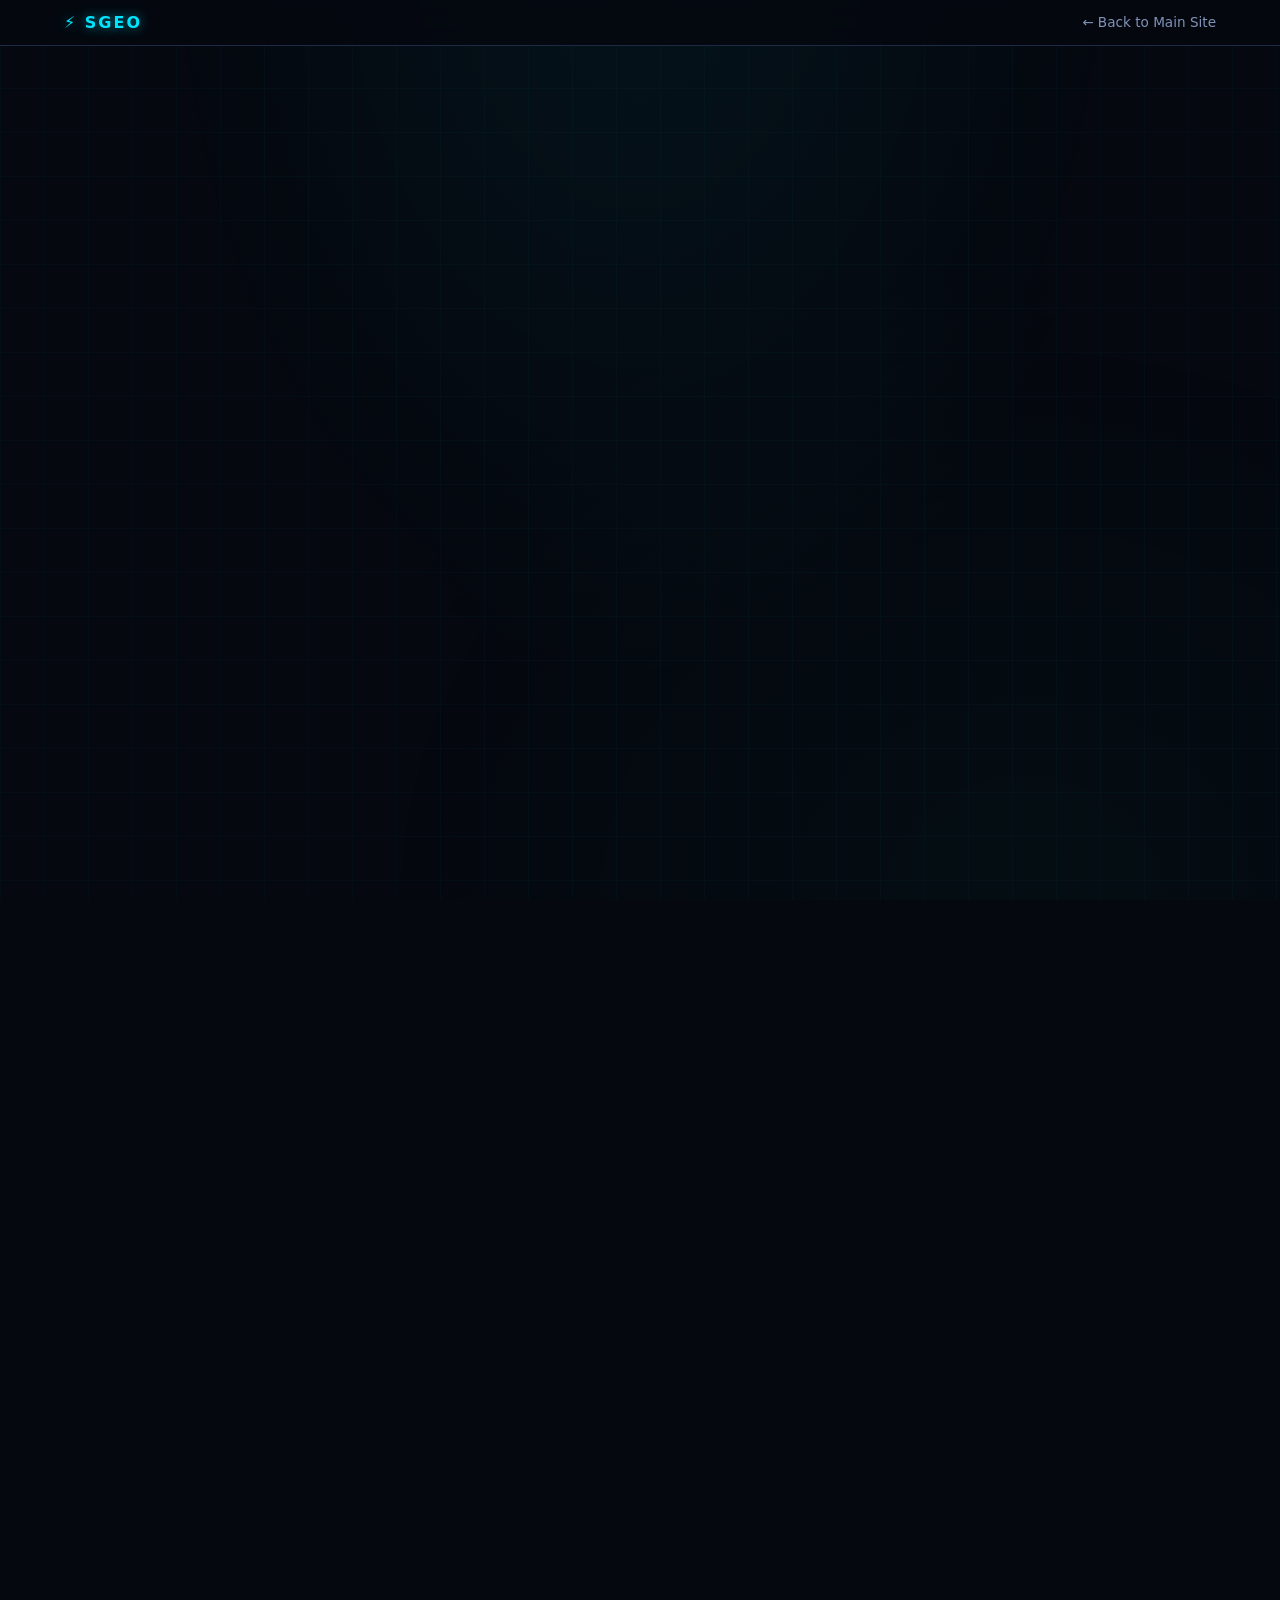
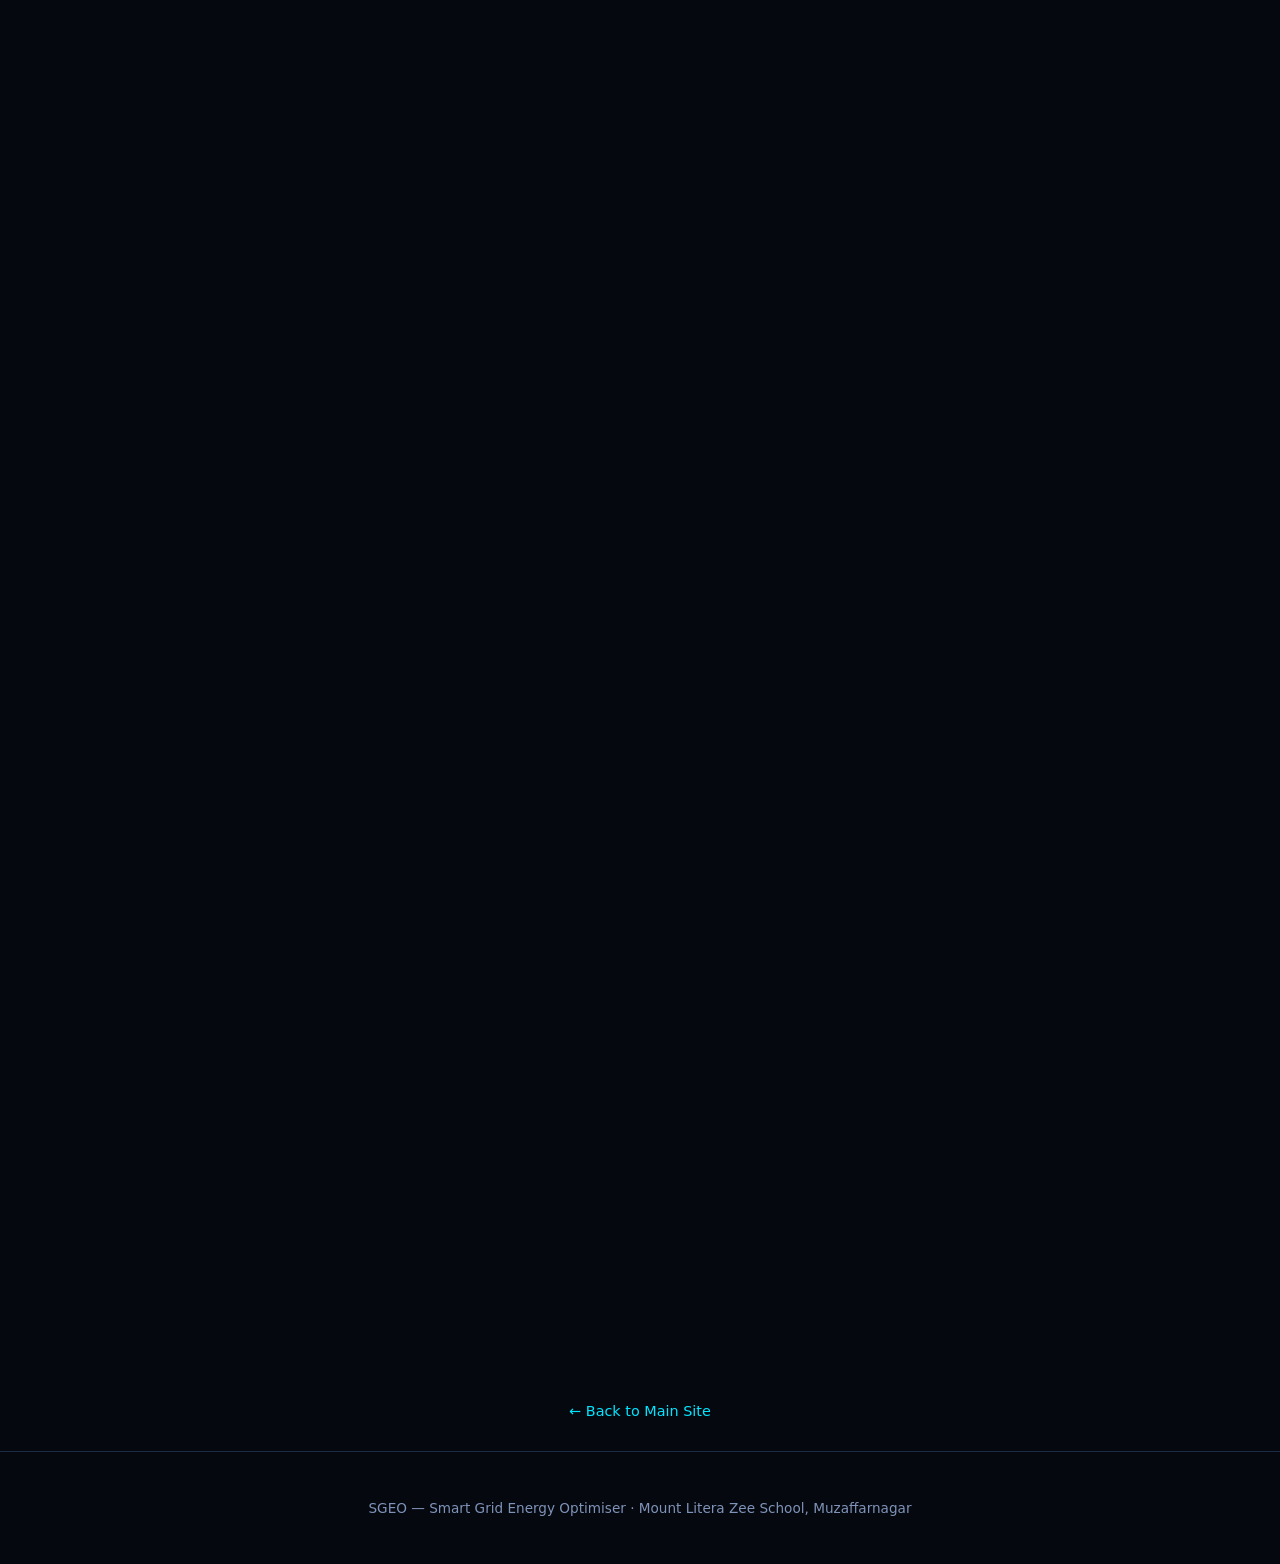
==== deep-dive.html @ 6da5e1a8 "Add files via upload" ====
<!DOCTYPE html>
<html lang="en">
<head>
<meta charset="UTF-8">
<meta name="viewport" content="width=device-width, initial-scale=1.0">
<title>SGEO — In Depth</title>
<meta name="description" content="A deeper look at SGEO's priority-based load shedding, and where this kind of system applies beyond the demo model.">
<link rel="icon" href="data:image/svg+xml,<svg xmlns=%22http://www.w3.org/2000/svg%22 viewBox=%220 0 100 100%22><text y=%22.9em%22 font-size=%2290%22>⚡</text></svg>">
<link rel="stylesheet" href="style.css">
<style>
  /* --- deep-dive page specific additions --- */
  .dd-hero{padding:6rem 5% 3rem;text-align:center;max-width:900px;margin:0 auto}
  .dd-hero .eyebrow-dd{color:var(--dim);letter-spacing:3px;text-transform:uppercase;font-size:.8rem;margin-bottom:1rem}
  .dd-hero h1{font-size:clamp(2.2rem,5vw,3.6rem);font-weight:900;margin-bottom:1.2rem}
  .dd-hero h1 span{background:linear-gradient(90deg,var(--cyan),var(--green));-webkit-background-clip:text;background-clip:text;color:transparent}
  .dd-hero p{color:var(--dim);line-height:1.7;font-size:1.05rem}
  .back-link{display:inline-flex;align-items:center;gap:.5rem;color:var(--cyan);text-decoration:none;font-size:.9rem;
    margin:2rem 5% 0;transition:.2s}
  .back-link:hover{text-shadow:0 0 10px var(--cyan)}

  .dd-block{max-width:900px;margin:0 auto;padding:3rem 5%}
  .dd-block h2{font-size:1.8rem;margin-bottom:1rem;color:#fff}
  .dd-block h2::after{content:'';display:block;width:64px;height:3px;margin-top:.5rem;
    background:linear-gradient(90deg,var(--cyan),transparent);border-radius:2px}
  .dd-block p{color:var(--dim);line-height:1.75;margin-bottom:1.1rem;font-size:.98rem}
  .dd-block p strong{color:var(--text)}

  .usecase-grid{display:grid;grid-template-columns:repeat(auto-fit,minmax(260px,1fr));gap:1.3rem;margin-top:2rem}
  .usecase-card{background:var(--panel);border:1px solid var(--line);border-radius:14px;padding:1.5rem;
    transition:transform .25s,box-shadow .25s,border-color .25s}
  .usecase-card:hover{transform:translateY(-6px);border-color:var(--cyan);box-shadow:0 14px 30px rgba(0,229,255,.15)}
  .usecase-card .uc-icon{font-size:1.8rem;margin-bottom:.7rem;display:block}
  .usecase-card h3{font-size:1.05rem;margin-bottom:.5rem}
  .usecase-card p{color:var(--dim);font-size:.9rem;margin:0}

  .spec-table-wrap{margin-top:2rem;background:var(--panel);border:1px solid var(--line);border-radius:14px;
    padding:1.3rem 1.5rem;overflow-x:auto}
  .spec-table-wrap table{width:100%;border-collapse:collapse;font-size:.88rem}
  .spec-table-wrap th,.spec-table-wrap td{text-align:left;padding:.55rem .6rem;border-bottom:1px solid var(--line)}
  .spec-table-wrap th{color:var(--dim);text-transform:uppercase;font-size:.7rem;letter-spacing:1px}

  .dd-footer{text-align:center;padding:3rem 5%;color:var(--dim);font-size:.85rem;border-top:1px solid var(--line);margin-top:2rem}
</style>
</head>
<body>
<div class="grid-bg"></div>

<nav class="nav">
  <span class="nav-logo">⚡ SGEO</span>
  <div class="nav-links">
    <a href="index.html">← Back to Main Site</a>
  </div>
</nav>

<header class="dd-hero reveal">
  <p class="eyebrow-dd">In Depth</p>
  <h1>Beyond the <span>demo model</span></h1>
  <p>SGEO's hospital-school-street demo is a scaled-down version of a decision problem every power grid faces. Here's a closer look at how the logic works, and where the same idea applies at a much bigger scale.</p>
</header>

<section class="dd-block reveal">
  <h2>The Core Idea, Explained Further</h2>
  <p>Every power grid is a balancing act between <strong>supply</strong> (how much electricity is being generated) and <strong>demand</strong> (how much every connected load wants to draw). Most of the time, supply comfortably covers demand. But when it doesn't — a cloudy week for solar, a calm week for wind, unexpected equipment failure — something has to give.</p>
  <p>Utility companies handle this today through <strong>load shedding</strong>: deliberately cutting power to some areas so that others — the ones that matter most — stay online. SGEO automates exactly this decision using a simple, transparent rule set instead of a human operator making judgment calls in a crisis.</p>
  <p>The model reads a live <strong>power-availability index</strong> (a combined reading of solar and wind input), compares it against four thresholds, and decides — every 500 milliseconds — which zones stay powered. Hospital-critical infrastructure never loses power. Everything else is prioritized by how essential it is to daily life, not by who shouts loudest or who's connected first.</p>
</section>

<section class="dd-block reveal">
  <h2>Where Else This Applies</h2>
  <p>The hospital/school/street-light model is a teaching example — but the underlying logic (rank loads by priority, shed the least critical first, restore in reverse order) shows up anywhere power is finite and not everything can run at once.</p>
  <div class="usecase-grid">
    <div class="usecase-card">
      <span class="uc-icon">🏠</span>
      <h3>Homes With Solar Panels</h3>
      <p>A home battery system could keep the fridge and lights running during an outage while automatically dropping non-essential loads like the water heater or AC — exactly SGEO's logic, just at home scale.</p>
    </div>
    <div class="usecase-card">
      <span class="uc-icon">🌾</span>
      <h3>Rural Microgrids</h3>
      <p>Villages running on standalone solar/wind microgrids (common in areas without reliable grid access) need the same prioritization — wells and clinics before decorative lighting.</p>
    </div>
    <div class="usecase-card">
      <span class="uc-icon">🚨</span>
      <h3>Disaster Relief Zones</h3>
      <p>Temporary power setups after natural disasters have to make hard calls fast — communication equipment and medical tents over everything else. An automated priority system removes the guesswork under pressure.</p>
    </div>
    <div class="usecase-card">
      <span class="uc-icon">🏢</span>
      <h3>Campuses &amp; Office Parks</h3>
      <p>Large campuses on partial backup power during outages could keep server rooms and emergency lighting alive while shedding parking lot lighting or non-critical HVAC zones first.</p>
    </div>
    <div class="usecase-card">
      <span class="uc-icon">🔌</span>
      <h3>EV Charging Stations</h3>
      <p>A charging hub with limited grid capacity could prioritize emergency vehicles or pre-booked slots over opportunistic top-ups when demand spikes.</p>
    </div>
    <div class="usecase-card">
      <span class="uc-icon">🏭</span>
      <h3>Industrial Backup Power</h3>
      <p>Factories on generator backup during grid failure often need to keep safety systems and critical production lines running while idling less time-sensitive equipment — the same shed-by-priority approach.</p>
    </div>
  </div>
</section>

<section class="dd-block reveal">
  <h2>Why Priority-Based, Not Equal Sharing</h2>
  <p>An alternative approach would be splitting available power equally across every zone. SGEO deliberately doesn't do this — equal sharing under scarcity often means <strong>everyone gets just enough to fail</strong>: a hospital running on reduced power is far more dangerous than a hospital at full power while streetlights stay dark. Prioritization accepts an uncomfortable trade-off on purpose, the same way real utilities do, rather than spreading the shortage thin enough to compromise what matters most.</p>
</section>

<section class="dd-block reveal">
  <h2>Quick Technical Reference</h2>
  <div class="spec-table-wrap">
    <table>
      <tr><th>Parameter</th><th>Value</th></tr>
      <tr><td>Decision interval</td><td>Every 500ms</td></tr>
      <tr><td>Power index range</td><td>0 – 2046</td></tr>
      <tr><td>HIGH threshold</td><td>≥ 1400 — Hospital + School + Street (if dark)</td></tr>
      <tr><td>MODERATE threshold</td><td>≥ 900 — Hospital + School</td></tr>
      <tr><td>LOW threshold</td><td>≥ 400 — Hospital only</td></tr>
      <tr><td>CRITICAL</td><td>&lt; 400 — Hospital only, never sheds</td></tr>
      <tr><td>Street-light gating</td><td>Requires darkness (LDR), even during HIGH</td></tr>
      <tr><td>Windmill relay</td><td>Independent — activates when wind raw &gt; 511</td></tr>
    </table>
  </div>
</section>

<a href="index.html" class="back-link" style="display:block;text-align:center;margin:3rem auto 0;width:fit-content">← Back to Main Site</a>

<footer class="dd-footer">
  <p>SGEO — Smart Grid Energy Optimiser · Mount Litera Zee School, Muzaffarnagar</p>
</footer>

<script src="script.js"></script>
</body>
</html>
---- style.css ----
:root{
  --bg:#05080f;--bg2:#0a1020;--panel:#0d1526;--line:#1c2a45;
  --cyan:#00e5ff;--green:#00ff9d;--amber:#ffb300;--red:#ff4757;--text:#dbe7ff;--dim:#7f93b8;
}
*{margin:0;padding:0;box-sizing:border-box}
html{scroll-behavior:smooth}
body{background:var(--bg);color:var(--text);font-family:'Segoe UI',system-ui,sans-serif;overflow-x:hidden}

.grid-bg{position:fixed;inset:0;z-index:-1;
  background-image:linear-gradient(rgba(0,229,255,.06) 1px,transparent 1px),linear-gradient(90deg,rgba(0,229,255,.06) 1px,transparent 1px);
  background-size:44px 44px;animation:gridmove 24s linear infinite}
.grid-bg::after{content:'';position:absolute;inset:0;
  background:radial-gradient(ellipse at 50% -10%,rgba(0,229,255,.14),transparent 55%),radial-gradient(ellipse at 80% 100%,rgba(0,255,157,.07),transparent 50%)}
@keyframes gridmove{to{background-position:44px 44px}}

.nav{position:sticky;top:0;z-index:10;display:flex;justify-content:space-between;align-items:center;
  padding:.8rem 5%;background:rgba(5,8,15,.85);backdrop-filter:blur(10px);border-bottom:1px solid var(--line)}
.nav-logo{font-weight:800;color:var(--cyan);letter-spacing:2px;text-shadow:0 0 12px rgba(0,229,255,.6)}
.nav-links{display:flex;gap:1.1rem;flex-wrap:wrap}
.nav-links a{color:var(--dim);text-decoration:none;font-size:.85rem;transition:.2s}
.nav-links a:hover{color:var(--cyan)}

.hero{min-height:92vh;display:flex;flex-direction:column;justify-content:center;align-items:center;text-align:center;padding:2rem 5%}
.hero-school{color:var(--dim);letter-spacing:3px;text-transform:uppercase;font-size:.8rem;margin-bottom:1rem}
.hero-title{font-size:clamp(2.2rem,7vw,4.6rem);line-height:1.05;font-weight:900}
.hero-title span{background:linear-gradient(90deg,var(--cyan),var(--green));-webkit-background-clip:text;background-clip:text;color:transparent;
  filter:drop-shadow(0 0 18px rgba(0,229,255,.45))}
.hero-tag{margin-top:1.2rem;font-size:clamp(1rem,3vw,1.4rem);color:var(--amber);font-style:italic}
.hero-zones{display:flex;gap:.7rem;margin-top:1.6rem;flex-wrap:wrap;justify-content:center}
.pill{padding:.45rem 1rem;border-radius:999px;font-size:.85rem;border:1px solid}
.pill-red{border-color:var(--red);color:var(--red);box-shadow:0 0 14px rgba(255,71,87,.25)}
.pill-green{border-color:var(--green);color:var(--green);box-shadow:0 0 14px rgba(0,255,157,.25)}
.pill-amber{border-color:var(--amber);color:var(--amber);box-shadow:0 0 14px rgba(255,179,0,.25)}
.hero-cta{margin-top:2.4rem;color:var(--bg);background:linear-gradient(90deg,var(--cyan),var(--green));padding:.85rem 1.8rem;border-radius:8px;
  text-decoration:none;font-weight:700;box-shadow:0 0 24px rgba(0,229,255,.4);transition:.25s}
.hero-cta:hover{transform:translateY(-3px);box-shadow:0 0 36px rgba(0,229,255,.65)}

.section{max-width:1100px;margin:0 auto;padding:4.5rem 5%}
.section h2{font-size:clamp(1.6rem,4vw,2.4rem);margin-bottom:1rem;color:#fff}
.section h2::after{content:'';display:block;width:64px;height:3px;margin-top:.5rem;background:linear-gradient(90deg,var(--cyan),transparent);border-radius:2px}
.lead{color:var(--dim);max-width:760px;margin-bottom:2rem;line-height:1.6}
.note{color:var(--dim);font-size:.85rem;margin-top:1rem}
.warn{color:var(--amber);font-size:.85rem;margin-top:.8rem}

.reveal{opacity:0;transform:translateY(34px);transition:opacity .7s,transform .7s}
.reveal.visible{opacity:1;transform:none}

.cards3{display:grid;grid-template-columns:repeat(auto-fit,minmax(240px,1fr));gap:1.2rem}
.card{background:var(--panel);border:1px solid var(--line);border-radius:14px;padding:1.5rem;transition:transform .25s,box-shadow .25s}
.card h3{margin-bottom:.6rem;font-size:1.05rem}
.card p{color:var(--dim);font-size:.92rem;line-height:1.55}
.tilt:hover{transform:translateY(-6px) rotateX(3deg) rotateY(-2deg);box-shadow:0 12px 34px rgba(0,229,255,.15);border-color:var(--cyan)}

.flow{display:flex;gap:.8rem;align-items:center;justify-content:center;flex-wrap:wrap;margin:2rem 0}
.flow-col{display:flex;flex-direction:column;gap:.7rem;min-width:210px;flex:1}
.flow-arrow{color:var(--cyan);font-size:1.6rem;text-shadow:0 0 12px var(--cyan);animation:pulse 1.6s ease-in-out infinite}
@keyframes pulse{50%{opacity:.35}}
.flow-node{background:var(--panel);border:1px solid var(--line);border-radius:10px;padding:.8rem 1rem;font-weight:600;font-size:.95rem}
.flow-node small{display:block;font-weight:400;color:var(--dim);margin-top:.25rem;font-size:.75rem;line-height:1.4}
.flow-node.src{border-left:3px solid var(--cyan)}
.flow-node.big{padding:1.5rem 1.2rem;font-size:1.2rem;box-shadow:0 0 18px rgba(0,229,255,.15)}
.flow-node.brain{border:1px solid var(--cyan);box-shadow:0 0 22px rgba(0,229,255,.2)}
.flow-node.store{border-left:3px solid var(--green)}
.flow-node.out.red{border-left:3px solid var(--red)}
.flow-node.out.green{border-left:3px solid var(--green)}
.flow-node.out.amber{border-left:3px solid var(--amber)}
.flow-node.out.cyan{border-left:3px solid var(--cyan)}

.thresholds{display:grid;grid-template-columns:repeat(auto-fit,minmax(190px,1fr));gap:.9rem;margin-top:2rem}
.th{border-radius:10px;padding:1rem;display:flex;flex-direction:column;gap:.3rem;font-size:.85rem;border:1px solid var(--line);background:var(--panel)}
.th b{font-size:1rem}
.th span{color:var(--dim)}
.th-high b{color:var(--green)}.th-mod b{color:var(--cyan)}.th-low b{color:var(--amber)}.th-crit b{color:var(--red)}

.sim-box{background:var(--bg2);border:1px solid var(--line);border-radius:18px;padding:2rem;box-shadow:0 0 40px rgba(0,229,255,.07)}
.sim-controls{display:flex;flex-direction:column;gap:1rem;margin-bottom:1.5rem}
.sim-label{font-weight:600}
.sim-label span{color:var(--cyan)}
input[type=range]{width:100%;accent-color:var(--cyan);height:6px;cursor:pointer}
.toggle{align-self:flex-start;background:var(--panel);border:1px solid var(--cyan);color:var(--cyan);padding:.55rem 1.3rem;border-radius:8px;
  cursor:pointer;font-size:.95rem;transition:.2s}
.toggle:hover{box-shadow:0 0 16px rgba(0,229,255,.4)}

.lcd{background:#0a2a12;border:3px solid #123;border-radius:8px;padding:.8rem 1.2rem;font-family:'Courier New',monospace;
  color:#7CFC00;display:flex;flex-direction:column;gap:.2rem;max-width:320px;margin-bottom:1.6rem;
  text-shadow:0 0 6px rgba(124,252,0,.7);letter-spacing:2px;font-size:1.05rem}

.sim-zones{display:grid;grid-template-columns:repeat(auto-fit,minmax(200px,1fr));gap:1rem}
.zone{background:var(--panel);border:1px solid var(--line);border-radius:14px;padding:1.3rem;text-align:center;transition:.35s;opacity:.45}
.zone .zone-icon{font-size:2rem}
.zone h3{margin:.4rem 0 .7rem;font-size:1rem}
.zone .zstate{font-weight:800;font-size:.85rem;letter-spacing:2px;color:var(--dim)}
.leds{display:flex;flex-wrap:wrap;gap:5px;justify-content:center;margin-bottom:.7rem}
.led{width:11px;height:11px;border-radius:50%;background:#1c2334;transition:.3s}
.zone.on{opacity:1;transform:translateY(-4px)}
.zone-red.on{border-color:var(--red);box-shadow:0 0 26px rgba(255,71,87,.35)}
.zone-red.on .led{background:var(--red);box-shadow:0 0 8px var(--red)}
.zone-red.on .zstate{color:var(--red)}
.zone-green.on{border-color:var(--green);box-shadow:0 0 26px rgba(0,255,157,.35)}
.zone-green.on .led{background:var(--green);box-shadow:0 0 8px var(--green)}
.zone-green.on .zstate{color:var(--green)}
.zone-amber.on{border-color:var(--amber);box-shadow:0 0 26px rgba(255,179,0,.35)}
.zone-amber.on .led{background:var(--amber);box-shadow:0 0 8px var(--amber)}
.zone-amber.on .zstate{color:var(--amber)}

.tables{display:grid;grid-template-columns:repeat(auto-fit,minmax(290px,1fr));gap:1.2rem}
.tbl-card{background:var(--panel);border:1px solid var(--line);border-radius:14px;padding:1.3rem;overflow-x:auto}
.tbl-card h3{margin-bottom:.9rem;font-size:1rem;color:var(--cyan)}
table{width:100%;border-collapse:collapse;font-size:.83rem}
th,td{text-align:left;padding:.45rem .5rem;border-bottom:1px solid var(--line)}
th{color:var(--dim);text-transform:uppercase;font-size:.7rem;letter-spacing:1px}

.code-box{background:var(--panel);border:1px solid var(--line);border-radius:14px;overflow:hidden}
.code-box summary{cursor:pointer;padding:1rem 1.3rem;font-weight:700;color:var(--green);list-style:none}
.code-box summary:hover{background:rgba(0,255,157,.06)}
.code-box pre{overflow-x:auto;padding:1.3rem;background:#070c16;border-top:1px solid var(--line)}
.code-box code{font-family:'Courier New',monospace;font-size:.8rem;color:#9fe8c8;line-height:1.55}

.gallery{display:grid;grid-template-columns:repeat(auto-fill,minmax(230px,1fr));gap:1rem}
.gitem{position:relative;border-radius:12px;overflow:hidden;border:1px solid var(--line);aspect-ratio:4/3;background:var(--panel)}
.gitem img{width:100%;height:100%;object-fit:cover;transition:transform .35s}
.gitem:hover img{transform:scale(1.06)}
.gitem span{display:none}
.gitem.gempty img{display:none}
.gitem.gempty span{display:flex;align-items:center;justify-content:center;height:100%;color:var(--dim);font-size:.85rem}

.team-card{text-align:center}
.avatar{font-size:2.2rem;margin-bottom:.5rem}
.thanks{margin-top:2rem;color:var(--dim);text-align:center;line-height:1.6}

.footer{border-top:1px solid var(--line);text-align:center;padding:2.5rem 5%;color:var(--dim);font-size:.9rem;line-height:1.9}
.footer strong{color:var(--cyan)}
.foot-tag{font-style:italic;color:var(--amber)}

@media(max-width:700px){
  .flow{flex-direction:column}
  .flow-arrow{transform:rotate(90deg)}
  .nav-links{gap:.7rem;font-size:.8rem}

/* --- 3D interactive depth --- */
.cards3, .sim-zones, .flow-col{perspective:1000px}
.card, .zone, .flow-node.brain, .flow-node.big{transform-style:preserve-3d;will-change:transform;transition:transform .15s ease-out,box-shadow .25s}

/* gentle floating motion for hero pills */
@keyframes float{0%,100%{transform:translateY(0)}50%{transform:translateY(-8px)}}
.pill{animation:float 3.2s ease-in-out infinite}
.pill-green{animation-delay:.3s}
.pill-amber{animation-delay:.6s}

/* subtle parallax drift on the grid background */
.grid-bg{transition:transform .2s ease-out}

/* hero title gets a soft depth pulse */
@keyframes glow-pulse{0%,100%{filter:drop-shadow(0 0 18px rgba(0,229,255,.45))}50%{filter:drop-shadow(0 0 28px rgba(0,229,255,.7))}}
.hero-title span{animation:glow-pulse 4s ease-in-out infinite}
/* --- animated flow pipeline pulses --- */
.flow-arrow{position:relative;overflow:visible}
.flow-arrow::after{
  content:'';position:absolute;top:50%;left:0;width:8px;height:8px;border-radius:50%;
  background:var(--green);box-shadow:0 0 10px var(--green),0 0 20px var(--green);
  transform:translateY(-50%);animation:pulse-travel 1.8s linear infinite}
@keyframes pulse-travel{
  0%{left:0;opacity:0}
  10%{opacity:1}
  90%{opacity:1}
  100%{left:100%;opacity:0}
}

/* --- 3D flip cards --- */
.flip-card{background:transparent;perspective:1000px;border-radius:14px;cursor:pointer;height:220px}
.flip-inner{position:relative;width:100%;height:100%;transition:transform .6s;transform-style:preserve-3d}
.flip-card.flipped .flip-inner{transform:rotateY(180deg)}
.flip-front,.flip-back{position:absolute;inset:0;backface-visibility:hidden;border-radius:14px;
  border:1px solid var(--line);padding:1.5rem;display:flex;flex-direction:column;justify-content:center}
.flip-front{background:var(--panel);transition:border-color .25s,box-shadow .25s}
.flip-card:hover .flip-front{border-color:var(--cyan);box-shadow:0 12px 34px rgba(0,229,255,.15)}
.flip-front h3{margin-bottom:.6rem;font-size:1.05rem}
.flip-front p{color:var(--dim);font-size:.88rem;line-height:1.5}
.flip-back{background:linear-gradient(135deg,var(--panel),var(--bg2));transform:rotateY(180deg);border-color:var(--cyan)}
.flip-back p{color:var(--cyan);font-size:.85rem;line-height:1.6}
.flip-hint{position:absolute;bottom:.5rem;right:.8rem;font-size:.65rem;color:var(--dim);opacity:.6}

/* --- scroll-linked 3D rotation --- */
.section{transform-style:preserve-3d;transition:transform .1s linear}

/* --- floating 3D icon badge --- */
.icon3d{display:inline-block;font-size:2rem;margin-bottom:.5rem;
  animation:icon-spin 4s ease-in-out infinite;transform-style:preserve-3d}
@keyframes icon-spin{
  0%,100%{transform:rotateY(0deg) translateY(0)}
  25%{transform:rotateY(15deg) translateY(-4px)}
  50%{transform:rotateY(0deg) translateY(0)}
  75%{transform:rotateY(-15deg) translateY(-4px)}
}
  
/* --- premium visual polish --- */

/* richer, layered hero glow */
.hero{position:relative}
.hero::before{
  content:'';position:absolute;top:-10%;left:50%;transform:translateX(-50%);
  width:600px;height:600px;border-radius:50%;
  background:radial-gradient(circle,rgba(0,229,255,.18),rgba(0,255,157,.08) 40%,transparent 70%);
  filter:blur(40px);z-index:-1;animation:hero-glow-drift 8s ease-in-out infinite}
@keyframes hero-glow-drift{
  0%,100%{transform:translateX(-50%) translateY(0) scale(1)}
  50%{transform:translateX(-46%) translateY(20px) scale(1.08)}
}

/* hero icon badge — floating 3D style */
.hero-icon3d{
  font-size:3.4rem;display:inline-block;margin-bottom:1rem;
  filter:drop-shadow(0 0 24px rgba(0,229,255,.55));
  animation:hero-icon-float 5s ease-in-out infinite;transform-style:preserve-3d}
@keyframes hero-icon-float{
  0%,100%{transform:rotateY(0deg) rotateX(0deg) translateY(0)}
  25%{transform:rotateY(20deg) rotateX(6deg) translateY(-10px)}
  50%{transform:rotateY(0deg) rotateX(0deg) translateY(-4px)}
  75%{transform:rotateY(-20deg) rotateX(-6deg) translateY(-10px)}
}

/* deeper, richer card shadows and spacing */
.card, .flip-front, .zone, .tbl-card, .code-box, .sim-box{
  box-shadow:0 4px 20px rgba(0,0,0,.35)}
.cards3{gap:1.5rem}
.section{padding:5.5rem 5%}

/* subtle gradient wash behind each section on hover-in */
.section h2{position:relative}
.section h2::before{
  content:'';position:absolute;left:-20px;top:50%;transform:translateY(-50%);
  width:4px;height:70%;background:linear-gradient(var(--cyan),var(--green));
  border-radius:2px;opacity:.7}

/* richer button glow with layered pulse */
.hero-cta{position:relative;overflow:hidden}
.hero-cta::after{
  content:'';position:absolute;inset:0;background:linear-gradient(120deg,transparent,rgba(255,255,255,.35),transparent);
  transform:translateX(-120%);animation:cta-shine 3.5s ease-in-out infinite}
@keyframes cta-shine{
  0%,60%{transform:translateX(-120%)}
  100%{transform:translateX(120%)}
}

/* pills get richer depth */
.pill{box-shadow:0 4px 14px rgba(0,0,0,.3),0 0 14px currentColor}
}

/* --- intro loader --- */
.loader-screen{
  position:fixed;inset:0;z-index:9999;background:var(--bg);
  display:flex;flex-direction:column;align-items:center;justify-content:center;gap:1rem;
  transition:opacity .6s ease,visibility .6s ease}
.loader-screen.hide{opacity:0;visibility:hidden;pointer-events:none}
.loader-logo{
  font-size:clamp(2rem,8vw,3.6rem);font-weight:900;letter-spacing:4px;color:var(--cyan);
  text-shadow:0 0 30px rgba(0,229,255,.6);opacity:0;animation:loader-reveal 1.6s ease forwards}
@keyframes loader-reveal{
  0%{opacity:0;transform:scale(.8) translateY(10px)}
  60%{opacity:1;transform:scale(1.05)}
  100%{opacity:1;transform:scale(1)}
}
.loader-sub{
  font-size:.8rem;letter-spacing:3px;text-transform:uppercase;color:var(--dim);
  opacity:0;animation:loader-fade-in .8s ease forwards .6s}
@keyframes loader-fade-in{to{opacity:1}}

/* --- scroll progress bar --- */
.scroll-progress{
  position:fixed;top:0;left:0;height:3px;width:0%;z-index:10000;
  background:linear-gradient(90deg,var(--cyan),var(--green));
  box-shadow:0 0 10px var(--cyan),0 0 4px var(--green)}

/* --- splash cursor trail --- */
#splashCursor{
  position:fixed;inset:0;z-index:9998;pointer-events:none;width:100vw;height:100vh}

/* --- stats counter --- */
.stats-grid{display:grid;grid-template-columns:repeat(auto-fit,minmax(160px,1fr));gap:1.5rem;margin-top:2rem}
.stat-item{text-align:center;background:var(--panel);border:1px solid var(--line);border-radius:14px;padding:1.8rem 1rem;transition:.25s}
.stat-item:hover{border-color:var(--cyan);box-shadow:0 12px 34px rgba(0,229,255,.15);transform:translateY(-4px)}
.stat-num{font-size:2.4rem;font-weight:900;color:var(--cyan);text-shadow:0 0 16px rgba(0,229,255,.5)}
.stat-label{color:var(--dim);font-size:.85rem;margin-top:.4rem;text-transform:uppercase;letter-spacing:1px}

/* --- copy code button --- */
.copy-btn{
  position:absolute;top:1rem;right:1.3rem;background:var(--panel);border:1px solid var(--line);
  color:var(--dim);font-size:.75rem;padding:.4rem .8rem;border-radius:6px;cursor:pointer;transition:.2s}
.copy-btn:hover{border-color:var(--green);color:var(--green)}
.copy-btn.copied{border-color:var(--green);color:var(--green)}
.code-box{position:relative}

/* --- magnetic CTA button --- */
.hero-cta{will-change:transform}

/* --- team section v2 --- */
.team-group{margin-bottom:3rem}
.team-group:last-child{margin-bottom:0}
.team-group-title{
  font-size:1.1rem;font-weight:800;letter-spacing:1px;text-transform:uppercase;
  margin-bottom:1.2rem;display:flex;align-items:center;gap:.6rem}
.team-group-title::after{content:'';flex:1;height:2px;background:linear-gradient(90deg,currentColor,transparent);opacity:.4}
.team-group.circuit .team-group-title{color:var(--cyan)}
.team-group.city .team-group-title{color:var(--green)}
.team-group.support .team-group-title{color:var(--amber)}

.team-grid2{display:grid;grid-template-columns:repeat(auto-fit,minmax(200px,1fr));gap:1.2rem}
.member-card{
  background:var(--panel);border:1px solid var(--line);border-radius:16px;padding:1.6rem 1.2rem;
  text-align:center;position:relative;overflow:hidden;transition:transform .3s,box-shadow .3s,border-color .3s}
.member-card::before{
  content:'';position:absolute;inset:0;opacity:0;transition:opacity .3s;
  background:radial-gradient(circle at 50% 0%,rgba(255,255,255,.08),transparent 70%)}
.member-card:hover{transform:translateY(-8px)}
.member-card:hover::before{opacity:1}
.team-group.circuit .member-card:hover{border-color:var(--cyan);box-shadow:0 16px 40px rgba(0,229,255,.2)}
.team-group.city .member-card:hover{border-color:var(--green);box-shadow:0 16px 40px rgba(0,255,157,.2)}
.team-group.support .member-card:hover{border-color:var(--amber);box-shadow:0 16px 40px rgba(255,179,0,.2)}

.member-avatar{
  font-size:2.6rem;display:inline-block;margin-bottom:.8rem;
  transition:transform .4s}
.member-card:hover .member-avatar{transform:scale(1.15) rotate(-6deg)}
.member-name{font-size:1.05rem;font-weight:700;margin-bottom:.3rem}
.member-role{
  display:inline-block;font-size:.72rem;padding:.25rem .7rem;border-radius:999px;
  border:1px solid;letter-spacing:.5px;text-transform:uppercase}
.team-group.circuit .member-role{color:var(--cyan);border-color:var(--cyan)}
.team-group.city .member-role{color:var(--green);border-color:var(--green)}
.team-group.support .member-role{color:var(--amber);border-color:var(--amber)}

.member-tag{
  max-height:0;overflow:hidden;opacity:0;transition:max-height .35s ease,opacity .35s ease,margin-top .35s;
  font-size:.8rem;color:var(--dim);line-height:1.5}
.member-card:hover .member-tag{max-height:100px;opacity:1;margin-top:.7rem}

/* --- mentor spotlight card --- */
.mentor-card{
  background:linear-gradient(135deg,var(--panel),rgba(255,179,0,.06));
  border:1px solid var(--amber);border-radius:18px;padding:2rem;
  display:flex;align-items:center;gap:1.5rem;margin-bottom:2.5rem;
  box-shadow:0 0 30px rgba(255,179,0,.12);position:relative;overflow:hidden}
.mentor-card::before{
  content:'';position:absolute;top:-40%;right:-10%;width:200px;height:200px;border-radius:50%;
  background:radial-gradient(circle,rgba(255,179,0,.18),transparent 70%);filter:blur(10px)}
.mentor-avatar{
  font-size:3.2rem;flex-shrink:0;filter:drop-shadow(0 0 14px rgba(255,179,0,.5));
  animation:mentor-float 4s ease-in-out infinite}
@keyframes mentor-float{0%,100%{transform:translateY(0) rotate(0)}50%{transform:translateY(-6px) rotate(4deg)}}
.mentor-info{position:relative;z-index:1}
.mentor-badge{
  display:inline-block;font-size:.7rem;font-weight:700;letter-spacing:1.5px;text-transform:uppercase;
  color:var(--amber);border:1px solid var(--amber);padding:.25rem .7rem;border-radius:999px;margin-bottom:.5rem}
.mentor-info h3{font-size:1.3rem;margin-bottom:.3rem}
.mentor-info p{color:var(--dim);font-size:.9rem;line-height:1.5}
@media(max-width:600px){.mentor-card{flex-direction:column;text-align:center}}

/* --- staggered heading reveal --- */
.section h2{overflow:hidden}
.section h2 .word{display:inline-block;opacity:0;transform:translateY(100%);
  transition:opacity .5s ease,transform .5s ease}
.section.visible h2 .word{opacity:1;transform:translateY(0)}

/* --- soft scroll snap (gentle, not aggressive) --- */
html.lenis{height:auto}
.lenis.lenis-smooth{scroll-behavior:auto!important}

/* --- custom cursor ring --- */
#cursorRing{
  position:fixed;top:0;left:0;width:28px;height:28px;border:1.5px solid var(--cyan);
  border-radius:50%;pointer-events:none;z-index:9997;transform:translate(-50%,-50%);
  transition:width .2s,height .2s,border-color .2s,background .2s;mix-blend-mode:screen}
#cursorRing.hovering{width:50px;height:50px;background:rgba(0,229,255,.12);border-color:var(--green)}
@media(hover:none){#cursorRing{display:none}}

// --- Lenis smooth/inertia scrolling ---
const lenis = new Lenis({
  duration: 1.1,
  easing: t => Math.min(1, 1.001 - Math.pow(2, -10 * t)),
  smoothWheel: true,
  touchMultiplier: 1.5
});

function raf(time) {
  lenis.raf(time);
  requestAnimationFrame(raf);
}
requestAnimationFrame(raf);

// keep scroll-progress bar and scroll-rotation in sync with Lenis (not native scroll)
lenis.on('scroll', () => {
  updateScrollProgress();
  updateScrollRotation();
});

/* --- custom glowing scrollbar --- */
::-webkit-scrollbar{width:10px}
::-webkit-scrollbar-track{background:var(--bg)}
::-webkit-scrollbar-thumb{background:linear-gradient(var(--cyan),var(--green));border-radius:10px;box-shadow:0 0 8px rgba(0,229,255,.5)}
::-webkit-scrollbar-thumb:hover{background:linear-gradient(var(--green),var(--cyan))}
html{scrollbar-color:var(--cyan) var(--bg);scrollbar-width:thin}

/* --- active nav highlight --- */
.nav-links a.active{color:var(--cyan);text-shadow:0 0 10px rgba(0,229,255,.6)}
.nav-links a{position:relative}
.nav-links a.active::after{
  content:'';position:absolute;left:0;right:0;bottom:-6px;height:2px;
  background:linear-gradient(90deg,var(--cyan),var(--green));border-radius:2px}

/* --- LCD digit roll effect --- */
.lcd span{display:inline-block;transition:transform .15s ease}
.lcd span.rolling{animation:digit-roll .25s ease}
@keyframes digit-roll{
  0%{transform:translateY(-8px);opacity:.3}
  100%{transform:translateY(0);opacity:1}
}

/* ===== 3D POWER ORB (simulator) ===== */
.power-orb-wrap{display:flex;justify-content:center;perspective:900px;margin:1.5rem 0}
.power-orb{
  width:110px;height:110px;position:relative;transform-style:preserve-3d;
  animation:orb-spin 6s linear infinite;transition:transform .4s ease}
.orb-core{
  position:absolute;inset:0;border-radius:50%;
  background:radial-gradient(circle at 35% 32%,var(--cyan),var(--bg2) 72%);
  box-shadow:0 0 30px var(--cyan),inset 0 0 30px rgba(0,229,255,.35);
  transition:background .4s ease,box-shadow .4s ease}
.power-orb::before,.power-orb::after{
  content:'';position:absolute;inset:-12px;border-radius:50%;
  border:1px solid var(--cyan);opacity:.45;transition:border-color .4s ease}
.power-orb::before{transform:rotateX(72deg)}
.power-orb::after{transform:rotateY(72deg);border-color:var(--green)}
@keyframes orb-spin{to{transform:rotateY(360deg)}}
.power-orb.low .orb-core{background:radial-gradient(circle at 35% 32%,var(--red),var(--bg2) 72%);box-shadow:0 0 30px var(--red),inset 0 0 30px rgba(255,71,87,.35)}
.power-orb.low::before,.power-orb.low::after{border-color:var(--red)}
.power-orb.mid .orb-core{background:radial-gradient(circle at 35% 32%,var(--amber),var(--bg2) 72%);box-shadow:0 0 30px var(--amber),inset 0 0 30px rgba(255,179,0,.35)}
.power-orb.mid::before,.power-orb.mid::after{border-color:var(--amber)}

/* ===== 3D layered hero depth ===== */
.hero{perspective:1200px}
.hero-title,.hero-tag,.hero-zones,.hero-cta{transform-style:preserve-3d;will-change:transform;transition:transform .1s ease-out}

/* ===== 3D rotating flow nodes on scroll ===== */
.flow{perspective:1000px}
.flow-node{transform-style:preserve-3d;transition:transform .3s ease}

/* ===== WebGL background canvas ===== */
#webglBg{position:fixed;inset:0;z-index:-2;opacity:.55}
.grid-bg{opacity:.4} /* dim the old CSS grid so it layers under the particles, not fights them */

/* ===== unified motion language markers ===== */
:root{--ease-main:cubic-bezier(.22,1,.36,1);--dur-main:.9s}

/* --- simple component name chips (replaces flip cards) --- */
.component-chip{
  background:var(--panel);border:1px solid var(--line);border-radius:14px;
  padding:1.3rem 1.4rem;display:flex;align-items:center;gap:.9rem;
  transition:transform .25s,box-shadow .25s,border-color .25s}
.component-chip:hover{border-color:var(--cyan);box-shadow:0 10px 26px rgba(0,229,255,.15);transform:translateY(-4px)}
.component-chip .icon{font-size:1.5rem;flex-shrink:0}
.component-chip h3{font-size:.98rem;font-weight:600;margin:0}
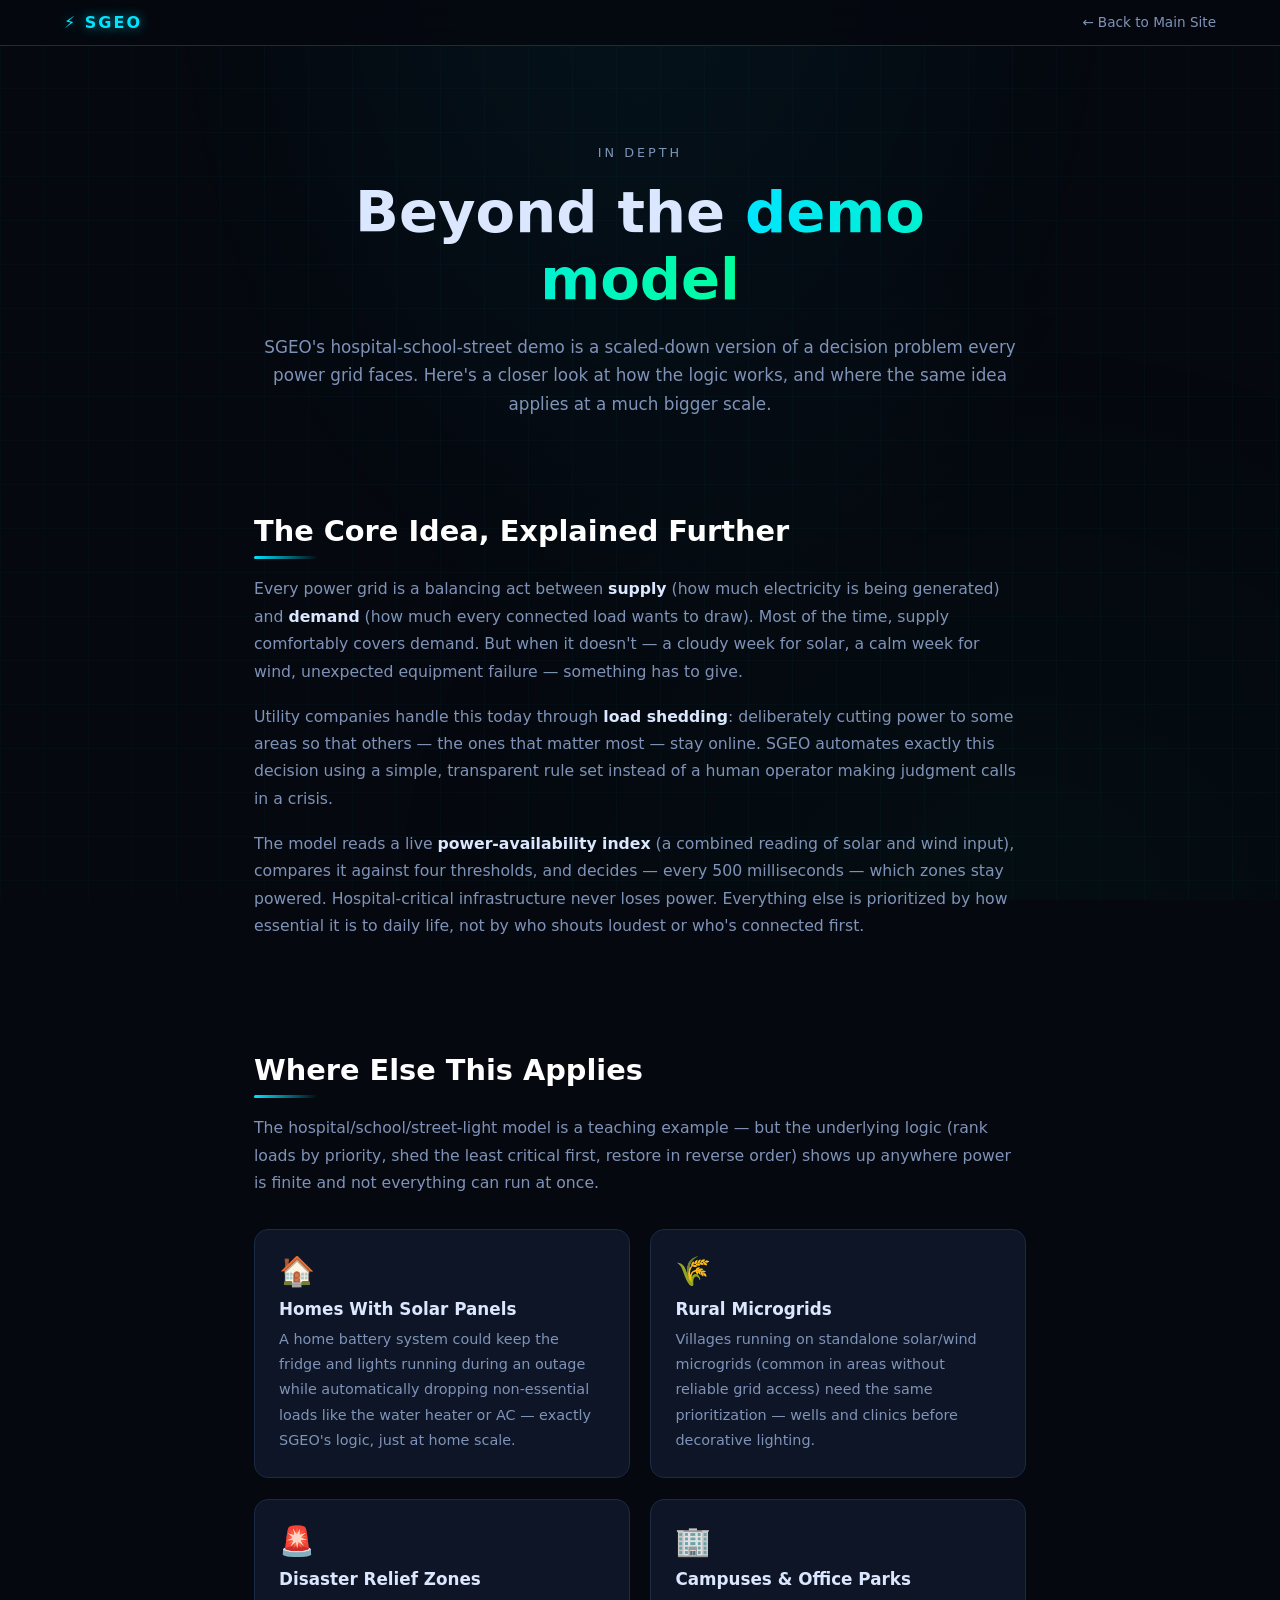
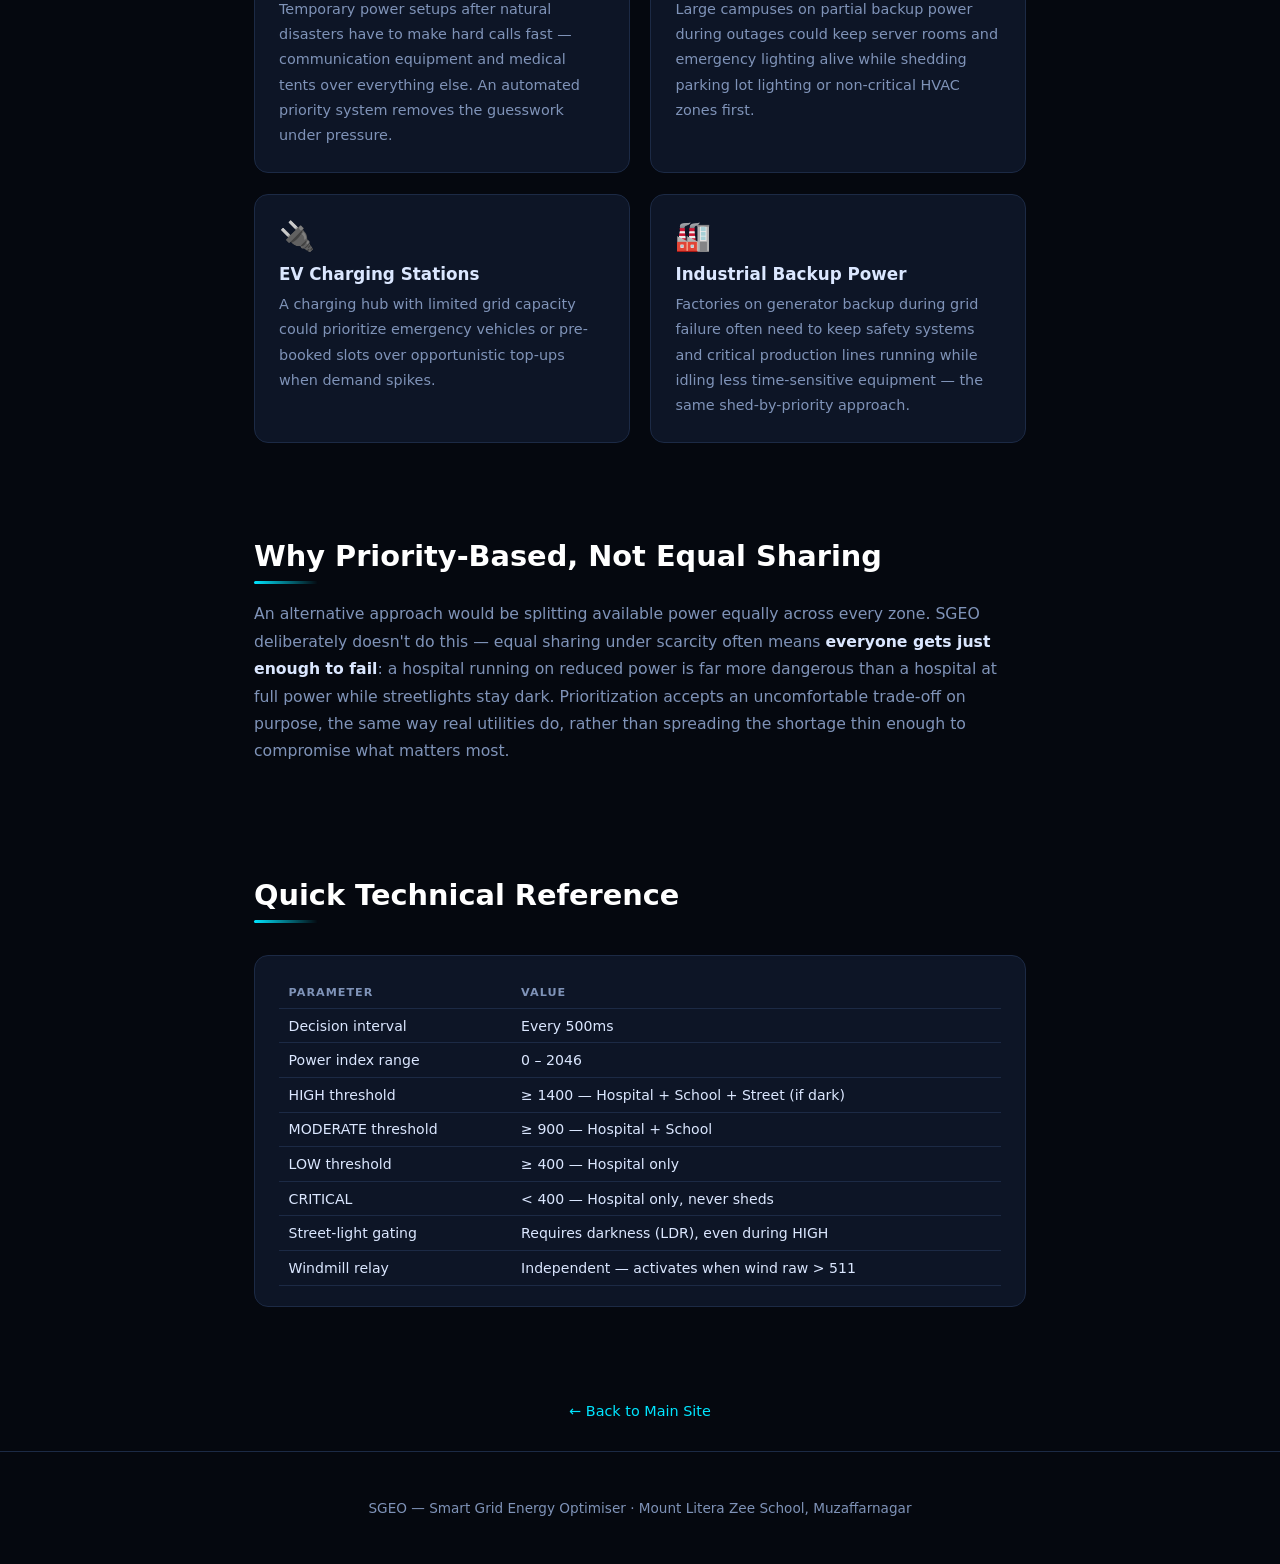
==== commit 0edb0b17: "Implement IntersectionObserver for reveal effects Added a self-contained reveal script for visibilit" ====
--- a/deep-dive.html
+++ b/deep-dive.html
@@ -129,7 +129,13 @@
 <footer class="dd-footer">
   <p>SGEO — Smart Grid Energy Optimiser · Mount Litera Zee School, Muzaffarnagar</p>
 </footer>
-
-<script src="script.js"></script>
+  
+<script>
+  // self-contained reveal script — doesn't depend on the main site's script.js
+  const obs = new IntersectionObserver(entries => {
+    entries.forEach(e => { if (e.isIntersecting) e.target.classList.add('visible'); });
+  }, { threshold: 0.1 });
+  document.querySelectorAll('.reveal').forEach(el => obs.observe(el));
+</script>
 </body>
 </html>
--- a/style.css
+++ b/style.css
@@ -459,3 +459,10 @@
 .component-chip:hover{border-color:var(--cyan);box-shadow:0 10px 26px rgba(0,229,255,.15);transform:translateY(-4px)}
 .component-chip .icon{font-size:1.5rem;flex-shrink:0}
 .component-chip h3{font-size:.98rem;font-weight:600;margin:0}
+
+.btn-pill-link{
+  display:inline-block;margin:0 0 2rem;padding:.75rem 1.6rem;border-radius:999px;
+  background:linear-gradient(90deg,var(--cyan),var(--green));color:var(--bg);font-weight:700;
+  text-decoration:none;font-size:.9rem;transition:.25s;box-shadow:0 0 18px rgba(0,229,255,.3)}
+.btn-pill-link:hover{transform:translateY(-3px);box-shadow:0 0 28px rgba(0,229,255,.5)}
+
